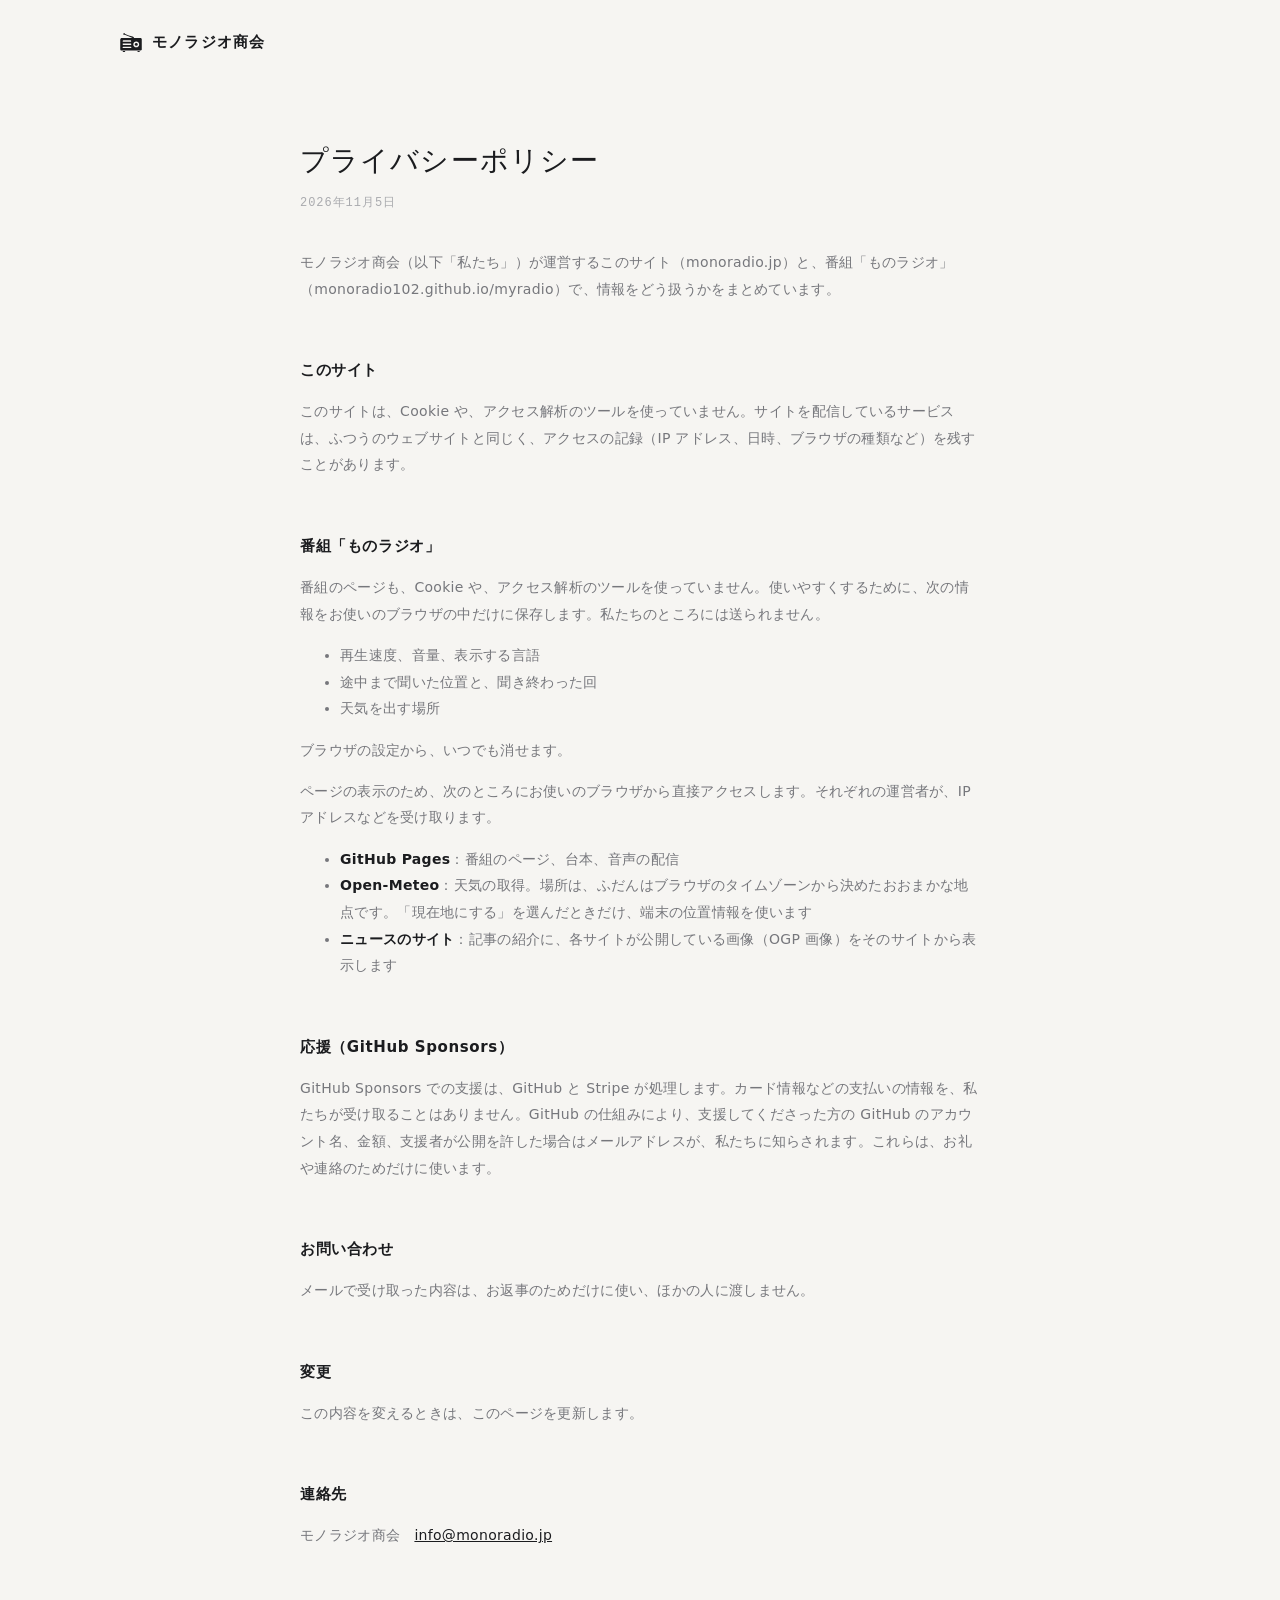
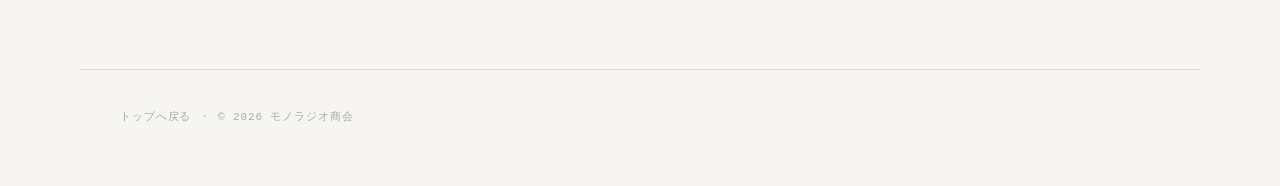
==== privacy.html @ f8932f9a "monoradio.jp: the works of モノラジオ商会 Co-Authored-By: Claude Opus 5.5 <noreply@anthropic.com>" ====
<!doctype html>
<html lang="ja">
<head>
<meta charset="utf-8">
<meta name="viewport" content="width=device-width,initial-scale=1">
<title>プライバシーポリシー | モノラジオ商会</title>
<meta name="description" content="モノラジオ商会のサイトと、番組「ものラジオ」での情報の扱い。">
<link rel="icon" href="img/favicon.svg" type="image/svg+xml">
<link rel="stylesheet" href="style.css">
</head>
<body>
<header class="top">
  <a class="brand" href="./"><i aria-hidden="true"></i>モノラジオ商会</a>
</header>
<main class="doc">
<h1>プライバシーポリシー</h1>
<p class="date">2026年11月5日</p>
<p>モノラジオ商会（以下「私たち」）が運営するこのサイト（monoradio.jp）と、番組「ものラジオ」（monoradio102.github.io/myradio）で、情報をどう扱うかをまとめています。</p>

<h2>このサイト</h2>
<p>このサイトは、Cookie や、アクセス解析のツールを使っていません。サイトを配信しているサービスは、ふつうのウェブサイトと同じく、アクセスの記録（IP アドレス、日時、ブラウザの種類など）を残すことがあります。</p>

<h2>番組「ものラジオ」</h2>
<p>番組のページも、Cookie や、アクセス解析のツールを使っていません。使いやすくするために、次の情報をお使いのブラウザの中だけに保存します。私たちのところには送られません。</p>
<ul>
  <li>再生速度、音量、表示する言語</li>
  <li>途中まで聞いた位置と、聞き終わった回</li>
  <li>天気を出す場所</li>
</ul>
<p>ブラウザの設定から、いつでも消せます。</p>
<p>ページの表示のため、次のところにお使いのブラウザから直接アクセスします。それぞれの運営者が、IP アドレスなどを受け取ります。</p>
<ul>
  <li><strong>GitHub Pages</strong>：番組のページ、台本、音声の配信</li>
  <li><strong>Open-Meteo</strong>：天気の取得。場所は、ふだんはブラウザのタイムゾーンから決めたおおまかな地点です。「現在地にする」を選んだときだけ、端末の位置情報を使います</li>
  <li><strong>ニュースのサイト</strong>：記事の紹介に、各サイトが公開している画像（OGP 画像）をそのサイトから表示します</li>
</ul>

<h2>応援（GitHub Sponsors）</h2>
<p>GitHub Sponsors での支援は、GitHub と Stripe が処理します。カード情報などの支払いの情報を、私たちが受け取ることはありません。GitHub の仕組みにより、支援してくださった方の GitHub のアカウント名、金額、支援者が公開を許した場合はメールアドレスが、私たちに知らされます。これらは、お礼や連絡のためだけに使います。</p>

<h2>お問い合わせ</h2>
<p>メールで受け取った内容は、お返事のためだけに使い、ほかの人に渡しません。</p>

<h2>変更</h2>
<p>この内容を変えるときは、このページを更新します。</p>

<h2>連絡先</h2>
<p>モノラジオ商会　<a href="mailto:info@monoradio.jp">info@monoradio.jp</a></p>
</main>
<footer>
  <p><a href="./">トップへ戻る</a> ・ © 2026 モノラジオ商会</p>
</footer>
</body>
</html>
---- style.css ----
:root{--bg:#f6f5f2;--text:#1b1c1f;--muted:#76777c;--faint:#a9aaae;--line:#dcdbd6;--tile:#e9e8e3;--accent:#b8860b;
  --sans:"Hiragino Sans","Hiragino Kaku Gothic ProN","Noto Sans JP","Yu Gothic UI",system-ui,sans-serif;
  --mono:"SF Mono",ui-monospace,Menlo,Consolas,monospace}
@media (prefers-color-scheme:dark){
  :root:not([data-theme="light"]){--bg:#121315;--text:#e8e7e3;--muted:#8e8f94;--faint:#5c5d62;--line:#2a2b2f;--tile:#1c1d20;--accent:#e0b44c}}
:root[data-theme="dark"]{--bg:#121315;--text:#e8e7e3;--muted:#8e8f94;--faint:#5c5d62;--line:#2a2b2f;--tile:#1c1d20;--accent:#e0b44c}

*{box-sizing:border-box}
html{-webkit-tap-highlight-color:transparent;scroll-behavior:smooth}
body{margin:0;background:var(--bg);color:var(--text);font:15px/1.9 var(--sans);letter-spacing:.02em;
  -webkit-font-smoothing:antialiased}
a{color:inherit}
main,footer,.top{max-width:1120px;margin:0 auto;padding-left:40px;padding-right:40px}

.top{display:flex;align-items:center;justify-content:space-between;padding-top:28px;padding-bottom:28px}
.brand{display:flex;align-items:center;gap:10px;font-weight:600;font-size:15px;text-decoration:none;letter-spacing:.08em}
.brand i{width:22px;height:20px;background:currentColor;-webkit-mask:url(img/logo.svg) center/contain no-repeat;mask:url(img/logo.svg) center/contain no-repeat}
.top nav{display:flex;gap:28px}
.top nav a{font:12px/1 var(--mono);letter-spacing:.12em;text-transform:uppercase;color:var(--muted);text-decoration:none}
.top nav a:hover{color:var(--text)}

.hero{padding:120px 0 110px;border-bottom:1px solid var(--line)}
.eyebrow{margin:0 0 28px;font:12px/1 var(--mono);letter-spacing:.16em;text-transform:uppercase;color:var(--muted)}
h1{margin:0;font-size:clamp(28px,4.2vw,46px);line-height:1.45;font-weight:500;letter-spacing:.04em}
h1 span{display:inline-block}
.lead{margin:28px 0 0;color:var(--muted);font-size:15px;line-height:2}

section{padding:88px 0 0}
.head{display:flex;align-items:baseline;justify-content:space-between;gap:24px;flex-wrap:wrap;margin-bottom:36px}
h2{margin:0;font:500 12px/1 var(--mono);letter-spacing:.16em;text-transform:uppercase;color:var(--muted)}
.filters{display:flex;gap:22px;flex-wrap:wrap}
.filters button{font:13px/1 var(--sans);letter-spacing:.04em;color:var(--faint);background:none;border:0;padding:0 0 6px;cursor:pointer;
  border-bottom:1px solid transparent}
.filters button:hover{color:var(--text)}
.filters button.on{color:var(--text);border-bottom-color:var(--text)}

.grid{display:grid;grid-template-columns:repeat(3,1fr);gap:56px 32px}
.work[hidden]{display:none}
.work .pic{position:relative;display:block;aspect-ratio:4/3;background:var(--tile);overflow:hidden;border-radius:2px}
.work .pic img{width:100%;height:100%;object-fit:cover;display:block;transition:opacity .25s}
@media (hover:hover){.work .pic:hover img{opacity:.86}}
.work .pic .sprite{position:absolute;left:50%;top:50%;height:78%;aspect-ratio:1;transform:translate(-50%,-50%);
  background-size:1000% 400%;background-position:0 0;image-rendering:pixelated}
.line{display:flex;align-items:baseline;justify-content:space-between;gap:12px;margin-top:18px}
.work h3{margin:0;font-size:15px;font-weight:600;letter-spacing:.04em}
.date{font:11px/1 var(--mono);letter-spacing:.08em;color:var(--faint);white-space:nowrap}
.work p{margin:8px 0 0;color:var(--muted);font-size:13px;line-height:1.85}
.work .links{display:flex;flex-wrap:wrap;gap:4px 18px;margin-top:12px}
.work .links a{font-size:12.5px;color:var(--text);text-decoration:none;border-bottom:1px solid var(--line);padding-bottom:1px}
.work .links a:hover{border-bottom-color:var(--text)}

.rows{list-style:none;margin:0;padding:0;border-top:1px solid var(--line)}
.rows li{border-bottom:1px solid var(--line)}
.rows a{display:grid;grid-template-columns:160px 1fr auto;align-items:center;gap:24px;padding:20px 0;text-decoration:none}
.rows .k{font:12px/1 var(--mono);letter-spacing:.1em;color:var(--muted)}
.rows .v{font-size:14px}
.rows .arrow{color:var(--faint);transition:transform .2s,color .2s}
@media (hover:hover){.rows a:hover .arrow{color:var(--text);transform:translateX(4px)}}

.text{max-width:680px;margin:0;color:var(--muted);font-size:14px;line-height:2}
.btn{display:inline-block;margin-top:24px;padding:12px 22px;border:1px solid var(--text);border-radius:999px;font-size:13px;
  letter-spacing:.06em;text-decoration:none;transition:background .2s,color .2s}
@media (hover:hover){.btn:hover{background:var(--text);color:var(--bg)}}

footer{display:flex;justify-content:space-between;gap:16px;flex-wrap:wrap;margin-top:120px;padding-top:28px;padding-bottom:48px;
  border-top:1px solid var(--line);font:11px/1.6 var(--mono);letter-spacing:.08em;color:var(--faint)}
footer a{text-decoration:none}
footer a:hover{color:var(--text)}

/* the privacy page */
.doc{max-width:760px;padding-top:56px}
.doc h1{font-size:28px}
.doc h2{margin:56px 0 16px;font:600 15px/1.6 var(--sans);letter-spacing:.04em;text-transform:none;color:var(--text)}
.doc p,.doc li{color:var(--muted);font-size:14px}
.doc strong{color:var(--text);font-weight:600}
.doc a{color:var(--text)}
.doc .date{font:12px/1 var(--mono);color:var(--faint);margin:16px 0 40px}

@media (max-width:900px){
  .grid{grid-template-columns:1fr 1fr;gap:48px 24px}
}
@media (max-width:600px){
  main,footer,.top{padding-left:20px;padding-right:20px}
  .top nav{display:none}
  .hero{padding:64px 0 64px}
  .lead br{display:none}
  section{padding-top:64px}
  .grid{grid-template-columns:1fr;gap:44px}
  .rows a{grid-template-columns:96px 1fr auto;gap:16px}
}
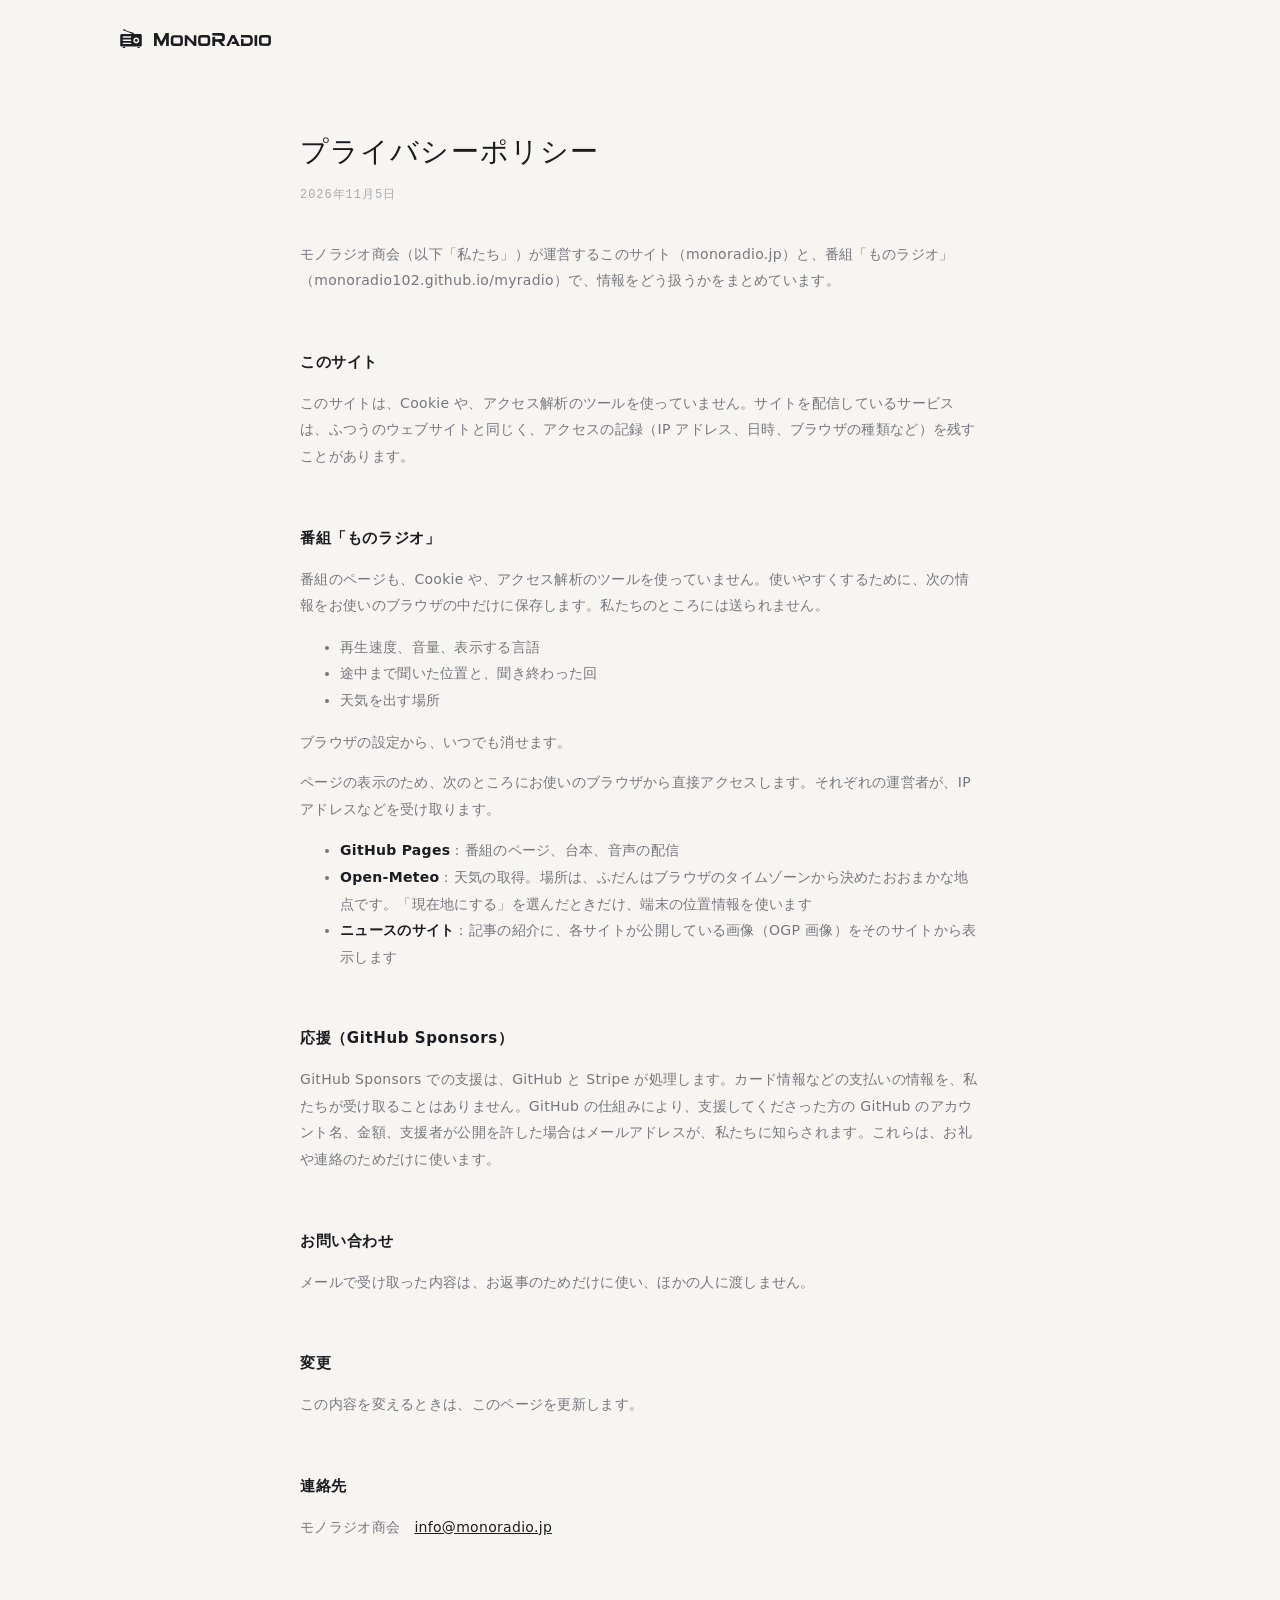
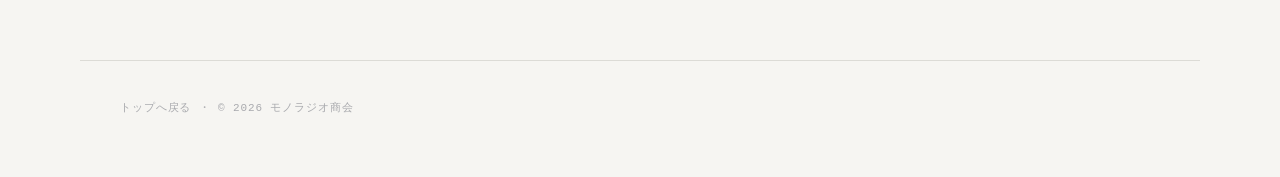
==== commit d392ec58: "Logo: the MONORADIO wordmark beside the radio icon Co-Authored-By: Claude Opus 5.5 <noreply@anthropi" ====
--- a/privacy.html
+++ b/privacy.html
@@ -10,7 +10,7 @@
 </head>
 <body>
 <header class="top">
-  <a class="brand" href="./"><i aria-hidden="true"></i>モノラジオ商会</a>
+  <a class="brand" href="./" aria-label="モノラジオ商会 トップ"><i aria-hidden="true"></i><b aria-hidden="true"></b></a>
 </header>
 <main class="doc">
 <h1>プライバシーポリシー</h1>
--- a/style.css
+++ b/style.css
@@ -14,7 +14,9 @@
 
 .top{display:flex;align-items:center;justify-content:space-between;padding-top:28px;padding-bottom:28px}
 .brand{display:flex;align-items:center;gap:10px;font-weight:600;font-size:15px;text-decoration:none;letter-spacing:.08em}
+.brand{gap:12px}
 .brand i{width:22px;height:20px;background:currentColor;-webkit-mask:url(img/logo.svg) center/contain no-repeat;mask:url(img/logo.svg) center/contain no-repeat}
+.brand b{width:117px;height:13px;margin-top:3px;background:currentColor;-webkit-mask:url(img/wordmark.svg) center/contain no-repeat;mask:url(img/wordmark.svg) center/contain no-repeat}
 .top nav{display:flex;gap:28px}
 .top nav a{font:12px/1 var(--mono);letter-spacing:.12em;text-transform:uppercase;color:var(--muted);text-decoration:none}
 .top nav a:hover{color:var(--text)}
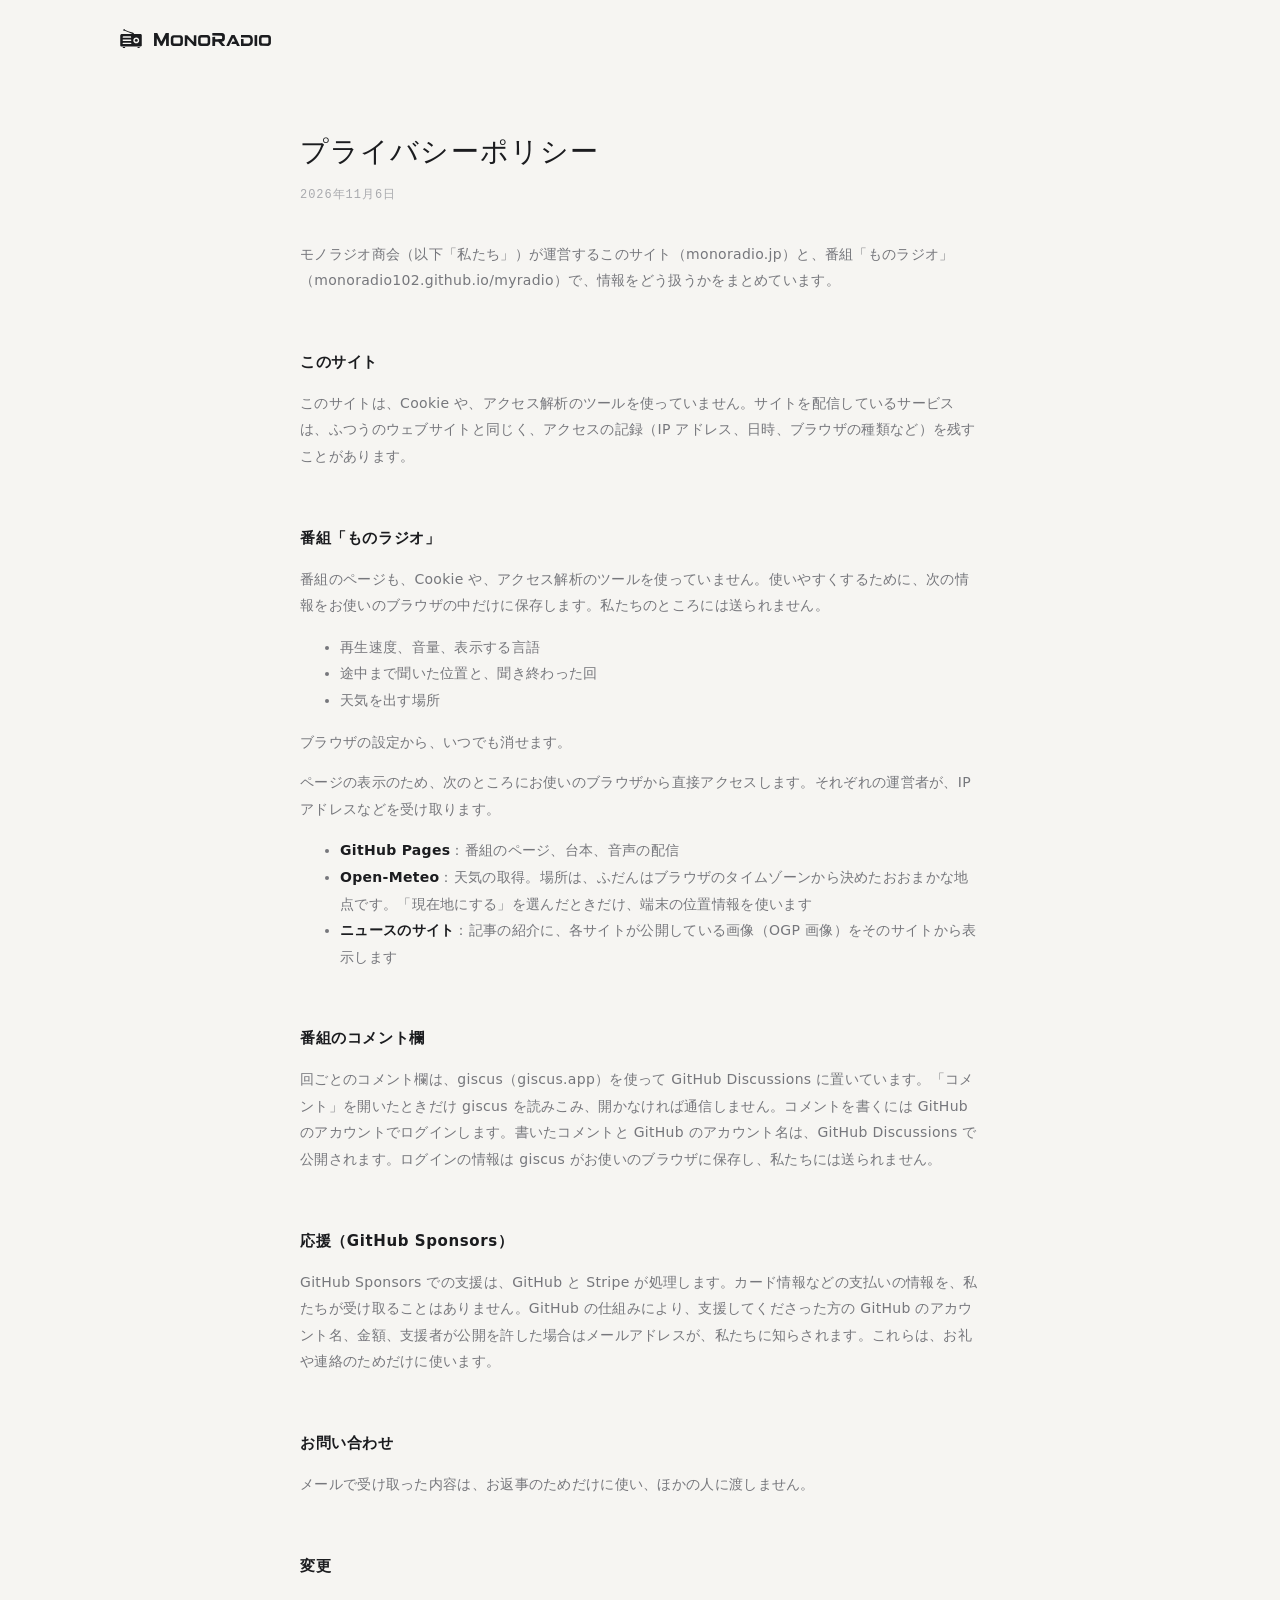
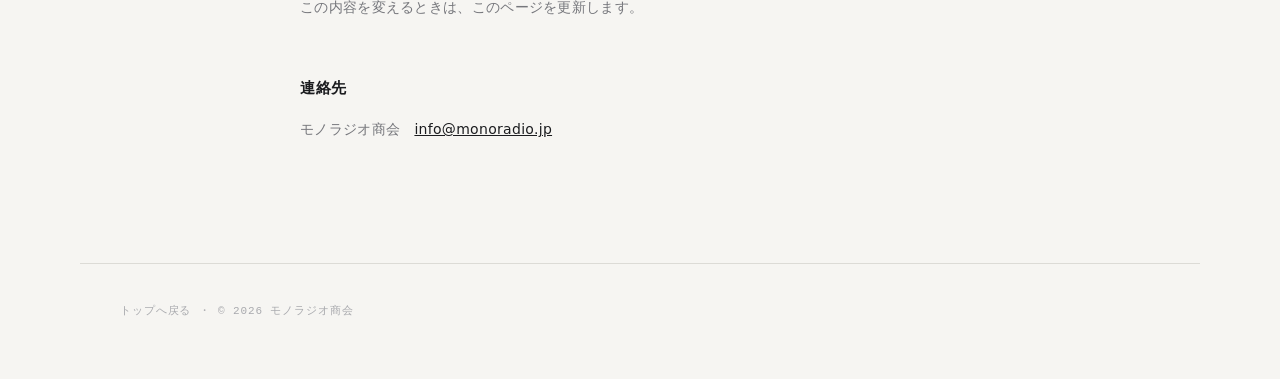
==== commit ecfd28f8: "Privacy: the comments on ものラジオ (giscus) Co-Authored-By: Claude Opus 5.5 <noreply@anthropic.com>" ====
--- a/privacy.html
+++ b/privacy.html
@@ -14,7 +14,7 @@
 </header>
 <main class="doc">
 <h1>プライバシーポリシー</h1>
-<p class="date">2026年11月5日</p>
+<p class="date">2026年11月6日</p>
 <p>モノラジオ商会（以下「私たち」）が運営するこのサイト（monoradio.jp）と、番組「ものラジオ」（monoradio102.github.io/myradio）で、情報をどう扱うかをまとめています。</p>
 
 <h2>このサイト</h2>
@@ -35,6 +35,9 @@
   <li><strong>ニュースのサイト</strong>：記事の紹介に、各サイトが公開している画像（OGP 画像）をそのサイトから表示します</li>
 </ul>
 
+<h2>番組のコメント欄</h2>
+<p>回ごとのコメント欄は、giscus（giscus.app）を使って GitHub Discussions に置いています。「コメント」を開いたときだけ giscus を読みこみ、開かなければ通信しません。コメントを書くには GitHub のアカウントでログインします。書いたコメントと GitHub のアカウント名は、GitHub Discussions で公開されます。ログインの情報は giscus がお使いのブラウザに保存し、私たちには送られません。</p>
+
 <h2>応援（GitHub Sponsors）</h2>
 <p>GitHub Sponsors での支援は、GitHub と Stripe が処理します。カード情報などの支払いの情報を、私たちが受け取ることはありません。GitHub の仕組みにより、支援してくださった方の GitHub のアカウント名、金額、支援者が公開を許した場合はメールアドレスが、私たちに知らされます。これらは、お礼や連絡のためだけに使います。</p>
 
